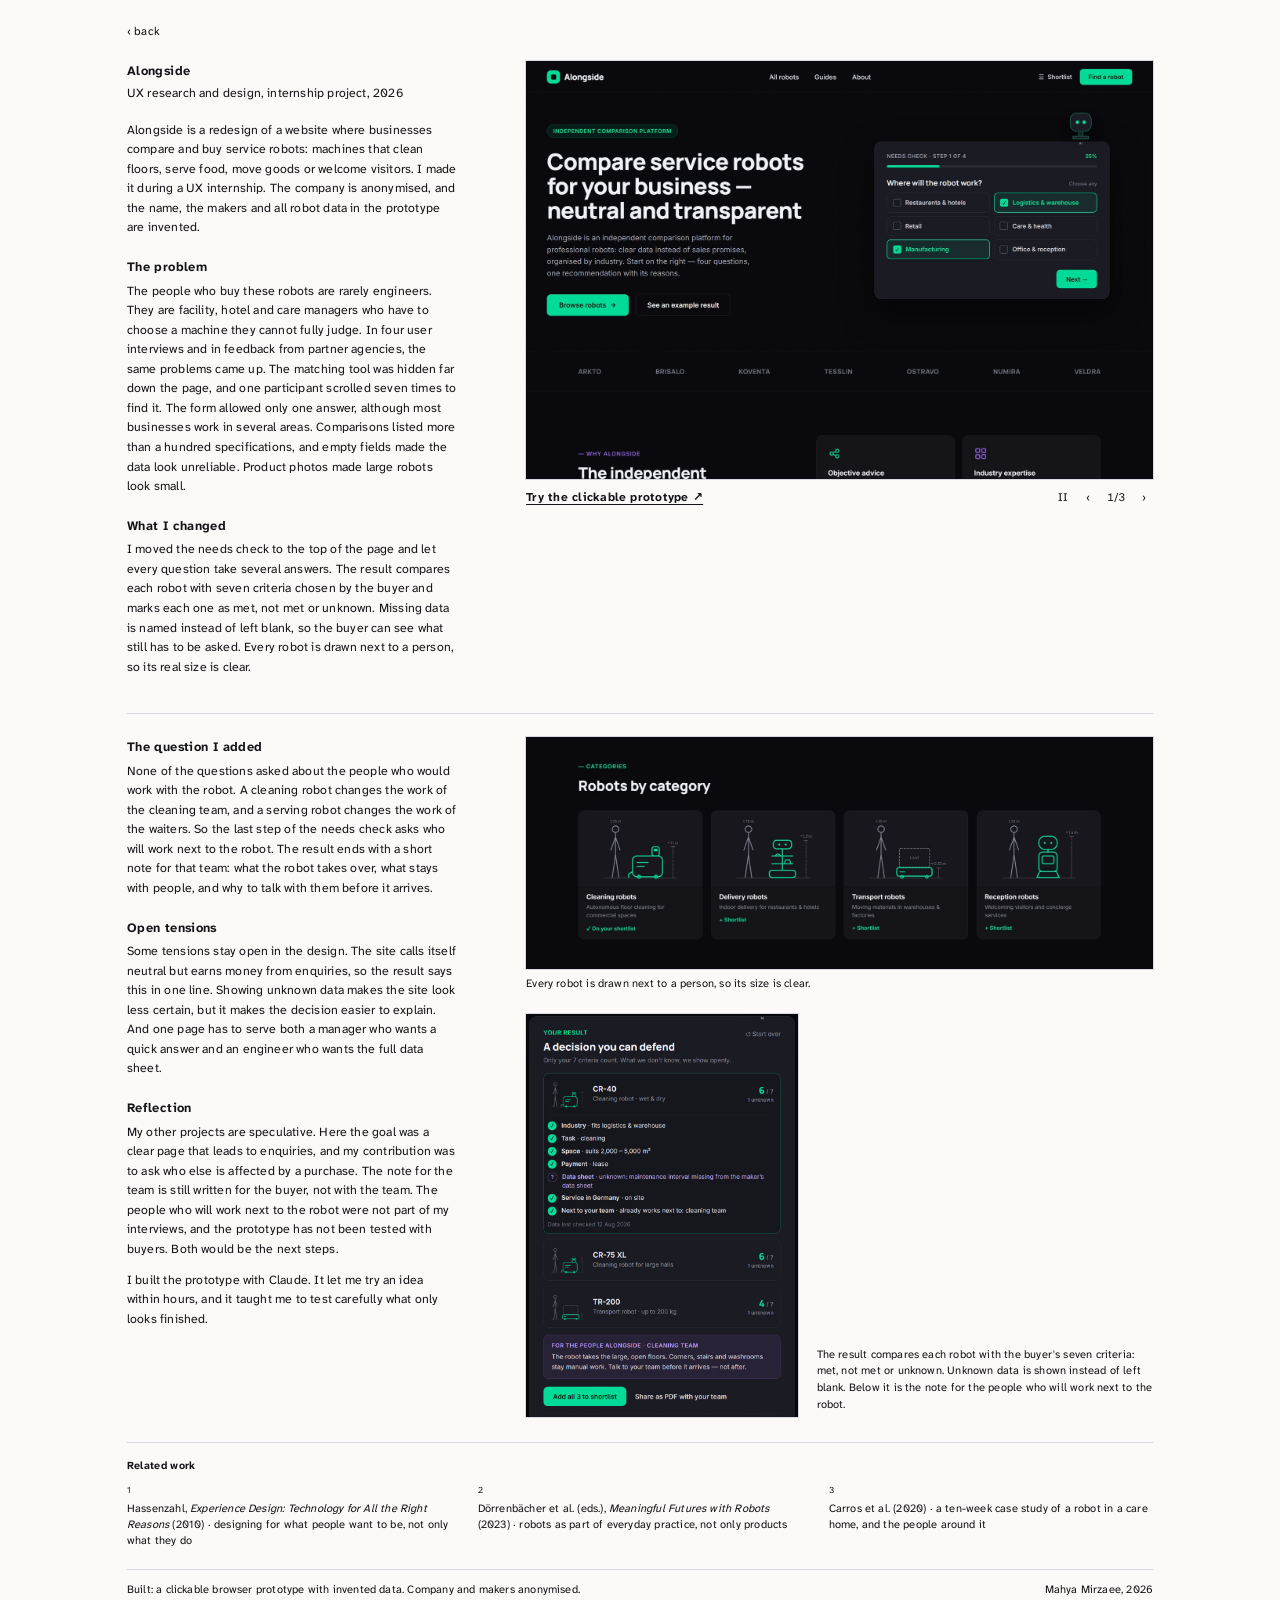
==== index.html @ bdab1a71 "Plain, simpler text: one font and colour, no long dashes Co-Authored-By: Claude Opus 5.5 <noreply@an" ====
<!doctype html>
<html lang="en">
<head>
  <meta charset="utf-8">
  <meta name="viewport" content="width=device-width, initial-scale=1">
  <title>Alongside · Mahya Mirzaee</title>
  <meta name="description" content="Alongside: a comparison site for service robots, redesigned around a question buyers were not asked: who will work next to it?">
  <meta name="theme-color" content="#fbfaf8">
  <link rel="stylesheet" href="project.css?v=3">
</head>
<body>
<div class="page">

  <nav class="top" aria-label="Site">
    <a href="https://mahyamirzaee.github.io/">‹ back</a>
  </nav>

  <main>
  <!-- ===== Screen 1: the brief, what I heard, what changed ===== -->
  <section class="sheet" aria-labelledby="title">
    <div class="col">
      <h1 id="title">Alongside</h1>
      <p class="sub">UX research and design, internship project, 2026</p>

      <p>Alongside is a redesign of a website where businesses compare and buy service robots: machines that clean floors, serve food, move goods or welcome visitors. I made it during a UX internship. The company is anonymised, and the name, the makers and all robot data in the prototype are invented.</p>

      <h2>The problem</h2>
      <p>The people who buy these robots are rarely engineers. They are facility, hotel and care managers who have to choose a machine they cannot fully judge. In four user interviews and in feedback from partner agencies, the same problems came up. The matching tool was hidden far down the page, and one participant scrolled seven times to find it. The form allowed only one answer, although most businesses work in several areas. Comparisons listed more than a hundred specifications, and empty fields made the data look unreliable. Product photos made large robots look small.</p>

      <h2>What I changed</h2>
      <p>I moved the needs check to the top of the page and let every question take several answers. The result compares each robot with seven criteria chosen by the buyer and marks each one as met, not met or unknown. Missing data is named instead of left blank, so the buyer can see what still has to be asked. Every robot is drawn next to a person, so its real size is clear.</p>
    </div>

    <div class="cluster">
      <figure>
        <div class="frame r32 slides zoomable" id="slides" aria-roledescription="slideshow" aria-label="Screen captures of the prototype" data-cap="Alongside · clickable prototype">
          <img class="slide on" src="img/1-check.jpg" alt="The homepage: the headline on the left, and the first step of the needs check on the right, asking where the robot will work, with two answers ticked.">
          <img class="slide" src="img/2-team.jpg" alt="Step four of the needs check: who works next to the robot? Cleaning team and guests are ticked, with the line: why we ask: a robot changes the work of the people next to it." loading="lazy">
          <img class="slide" src="img/3-result.jpg" alt="The result: a decision you can defend. Three robots, the first one open with seven criteria, six met and one marked unknown, and a note for the cleaning team." loading="lazy">
        </div>
        <div class="slidebar">
          <a class="try" href="prototype.html" target="_blank" rel="noopener">Try the clickable prototype ↗</a>
          <div class="controls">
            <button type="button" id="slide-pause" aria-label="Pause slideshow">II</button>
            <button type="button" id="slide-prev" aria-label="Previous image">‹</button>
            <span class="count" id="slide-count">1/3</span>
            <button type="button" id="slide-next" aria-label="Next image">›</button>
          </div>
        </div>
      </figure>
    </div>
  </section>

  <!-- ===== Screen 2: the added question, tensions, reflection ===== -->
  <section class="sheet" aria-labelledby="question-title">
    <div class="col">
      <h2 id="question-title">The question I added</h2>
      <p>None of the questions asked about the people who would work with the robot. A cleaning robot changes the work of the cleaning team, and a serving robot changes the work of the waiters. So the last step of the needs check asks who will work next to the robot. The result ends with a short note for that team: what the robot takes over, what stays with people, and why to talk with them before it arrives.</p>

      <h2>Open tensions</h2>
      <p>Some tensions stay open in the design. The site calls itself neutral but earns money from enquiries, so the result says this in one line. Showing unknown data makes the site look less certain, but it makes the decision easier to explain. And one page has to serve both a manager who wants a quick answer and an engineer who wants the full data sheet.</p>

      <h2>Reflection</h2>
      <p>My other projects are speculative. Here the goal was a clear page that leads to enquiries, and my contribution was to ask who else is affected by a purchase. The note for the team is still written for the buyer, not with the team. The people who will work next to the robot were not part of my interviews, and the prototype has not been tested with buyers. Both would be the next steps.</p>
      <p>I built the prototype with Claude. It let me try an idea within hours, and it taught me to test carefully what only looks finished.</p>
    </div>

    <div class="cluster">
      <figure class="wide">
        <div class="frame zoomable" data-cap="Robots drawn to scale next to a 1.75 m person"><img src="img/4-robots.jpg" alt="Four robot categories drawn as green line drawings, each beside a grey 1.75 m figure with its height marked: cleaning 1.1 m, delivery 1.3 m, transport 0.35 m, reception 1.4 m." loading="lazy"></div>
        <figcaption>Every robot is drawn next to a person, so its size is clear.</figcaption>
      </figure>
      <figure class="tall">
        <div class="frame zoomable" data-cap="The result: seven criteria, one unknown shown openly, and a note for the people alongside"><img src="img/result-card.jpg" alt="The result card up close: CR-40 meets six of seven criteria; the data sheet is marked unknown in purple. Below, a note for the cleaning team." loading="lazy"></div>
        <figcaption>The result compares each robot with the buyer's seven criteria: met, not met or unknown. Unknown data is shown instead of left blank. Below it is the note for the people who will work next to the robot.</figcaption>
      </figure>
    </div>
  </section>

  <section class="related" aria-labelledby="related-title">
    <h2 class="cluster-title" id="related-title">Related work</h2>
    <ol>
      <li>Hassenzahl, <i>Experience Design: Technology for All the Right Reasons</i> (2010) · designing for what people want to be, not only what they do</li>
      <li>Dörrenbächer et al. (eds.), <i>Meaningful Futures with Robots</i> (2023) · robots as part of everyday practice, not only products</li>
      <li>Carros et al. (2020) · a ten-week case study of a robot in a care home, and the people around it</li>
    </ol>
  </section>
  </main>

  <footer class="foot">
    <span>Built: a clickable browser prototype with invented data. Company and makers anonymised.</span>
    <span>Mahya Mirzaee, 2026</span>
  </footer>
</div>

<script>
  // Slideshow: the next screen capture every 6 seconds.
  // Pauses on hover and with the II button; stays still for visitors who reduce motion.
  (function () {
    var box = document.getElementById("slides");
    var slides = box.querySelectorAll(".slide");
    var count = document.getElementById("slide-count");
    var pauseBtn = document.getElementById("slide-pause");
    var i = 0, timer = null, paused = false, hovering = false;
    var reduce = window.matchMedia("(prefers-reduced-motion: reduce)").matches;

    function go(n) {
      slides[i].classList.remove("on");
      i = (n + slides.length) % slides.length;
      slides[i].classList.add("on");
      count.textContent = (i + 1) + "/" + slides.length;
    }
    function schedule() {
      clearInterval(timer);
      if (!paused && !hovering) timer = setInterval(function () { go(i + 1); }, 6000);
    }
    document.getElementById("slide-next").onclick = function () { go(i + 1); schedule(); };
    document.getElementById("slide-prev").onclick = function () { go(i - 1); schedule(); };
    pauseBtn.onclick = function () {
      paused = !paused;
      pauseBtn.textContent = paused ? "▶" : "II";
      pauseBtn.setAttribute("aria-label", paused ? "Play slideshow" : "Pause slideshow");
      schedule();
    };
    box.addEventListener("mouseenter", function () { hovering = true; schedule(); });
    box.addEventListener("mouseleave", function () { hovering = false; schedule(); });
    if (reduce) { paused = true; pauseBtn.textContent = "▶"; }
    count.textContent = "1/" + slides.length;
    schedule();
  })();
</script>

<script>
  // Large view: click (or Enter) on a picture opens it big.
  (function () {
    var lb = document.createElement("div");
    lb.className = "lightbox";
    lb.hidden = true;
    lb.setAttribute("role", "dialog");
    lb.setAttribute("aria-modal", "true");
    lb.setAttribute("aria-label", "Large view");
    lb.innerHTML = '<button class="lb-close" type="button" aria-label="Close large view">×</button>' +
                   '<div class="lb-inner"></div><p class="lb-cap"></p>';
    document.body.appendChild(lb);
    var inner = lb.querySelector(".lb-inner");
    var cap = lb.querySelector(".lb-cap");
    var closeBtn = lb.querySelector(".lb-close");
    var opener = null;

    function open(tile) {
      var m = tile.classList.contains("slides") ? tile.querySelector(".slide.on") : tile.querySelector("img");
      if (!m) return;
      var big = document.createElement("img");
      big.src = m.getAttribute("src");
      big.alt = m.getAttribute("alt") || "";
      big.addEventListener("click", function (e) { e.stopPropagation(); });
      inner.replaceChildren(big);
      cap.textContent = tile.getAttribute("data-cap") || big.alt;
      opener = tile;
      lb.hidden = false;
      document.documentElement.style.overflow = "hidden";
      closeBtn.focus();
    }
    function close() {
      if (lb.hidden) return;
      lb.hidden = true;
      inner.replaceChildren();
      document.documentElement.style.overflow = "";
      if (opener) opener.focus();
    }

    document.querySelectorAll(".zoomable").forEach(function (tile) {
      tile.tabIndex = 0;
      tile.setAttribute("role", "button");
      tile.setAttribute("aria-label", "Open large view");
      tile.addEventListener("click", function () { open(tile); });
      tile.addEventListener("keydown", function (e) {
        if (e.key === "Enter" || e.key === " ") { e.preventDefault(); open(tile); }
      });
    });
    lb.addEventListener("click", close);
    closeBtn.addEventListener("click", function (e) { e.stopPropagation(); close(); });
    document.addEventListener("keydown", function (e) { if (e.key === "Escape") close(); });
  })();
</script>
</body>
</html>
---- project.css ----
/* Alongside — project page.
   Same frame as Nothing Recent: a narrow text column beside the pictures,
   a second screen with tensions and reflection, related work and a footer. */

@font-face {
  font-family: "Literata";
  src: url("fonts/Literata.woff2") format("woff2");
  font-weight: 200 900;
  font-display: swap;
}
@font-face {
  font-family: "Atkinson Hyperlegible Next";
  src: url("fonts/AtkinsonHyperlegibleNext.woff2") format("woff2");
  font-weight: 200 800;
  font-display: swap;
}

:root {
  --paper: #fbfaf8;
  --ink: #141418;
  --soft: #55555f;
  --indigo: #26307f;
  --lilac: #b3add8;
  --rule: rgba(38, 48, 127, 0.16);
  --head: "Literata", Georgia, serif;
  --text: "Atkinson Hyperlegible Next", system-ui, sans-serif;
}

* { box-sizing: border-box; }
html { -webkit-text-size-adjust: 100%; }
body {
  margin: 0;
  background: var(--paper);
  color: var(--ink);
  font-family: var(--text);
  font-size: 15px;
  line-height: 1.58;
  letter-spacing: 0.015em;
}
a { color: inherit; text-underline-offset: 0.2em; text-decoration-thickness: 1px; }
a:focus-visible, button:focus-visible, .zoomable:focus-visible { outline: 2px solid var(--indigo); outline-offset: 2px; }
img { display: block; max-width: 100%; }
p { margin: 0 0 0.9em; }
figure { margin: 0; }

/* ---------- Page frame ---------- */
.page { max-width: 1340px; margin: 0 auto; padding: 28px 48px 24px; }
@media (min-width: 1000px) { .page { zoom: 0.825; } }   /* desktop shown at 82.5%, like the other project pages */

.top { margin-bottom: 24px; font-size: 14px; }
.top a { text-decoration: none; }
.top a:hover { text-decoration: underline; }

.sheet {
  display: grid;
  grid-template-columns: minmax(0, 400px) minmax(0, 1fr);
  gap: clamp(40px, 5vw, 88px);
  align-items: start;
}
.sheet > .cluster { display: grid; gap: 16px; justify-self: end; width: 100%; max-width: 760px; }
.sheet + .sheet { margin-top: 30px; padding-top: 28px; border-top: 1px solid var(--rule); }

/* ---------- Text column ---------- */
.col h1, .col h2, .cluster-title {
  margin: 0;
  font-family: var(--text);
  font-size: 15.5px;
  font-weight: 700;
  letter-spacing: 0.03em;
}
.col h2 { margin-top: 1.3em; }
.col h2:first-child { margin-top: 0; }
.col h2 + p, .col h2 + ol { margin-top: 0.35em; }
.sub { margin: 0 0 1.1em; color: var(--soft); }

.thread {
  width: 120px;
  height: 3px;
  margin: 0 0 1.4em;
  background: linear-gradient(90deg, var(--indigo) 0 62%, var(--lilac) 62% 100%);
  opacity: 0.85;
}

.lead { font-family: var(--head); font-size: 18px; line-height: 1.45; color: var(--indigo); }
.rq { font-family: var(--head); font-style: italic; font-size: 17px; line-height: 1.5; color: var(--indigo); margin-bottom: 0.5em; }
.small { font-size: 14px; color: var(--soft); }

/* heard → changed: what a buyer met, and what the design does about it */
.heard { list-style: none; margin: 0.5em 0 0; padding: 0; }
.heard li { margin-bottom: 0.75em; }
.heard b { font-weight: 700; }
.heard .then { display: block; padding-left: 14px; color: var(--indigo); position: relative; }
.heard .then::before { content: "→"; position: absolute; left: 0; color: var(--lilac); }

/* ---------- Frames ---------- */
.frame { position: relative; overflow: hidden; background: #0a0a0e; outline: 1px solid var(--rule); outline-offset: -1px; }
.frame img { width: 100%; height: 100%; object-fit: cover; object-position: top; }
.r32 { aspect-ratio: 3 / 2; width: 100%; }
figcaption { margin: 8px 0 0; font-size: 12.5px; line-height: 1.5; color: var(--soft); }

/* ---------- Slideshow: a quiet fade between screen captures ---------- */
.slides .slide { position: absolute; inset: 0; width: 100%; height: 100%; opacity: 0; transition: opacity 900ms ease; }
.slides .slide.on { opacity: 1; z-index: 1; }
@media (prefers-reduced-motion: reduce) { .slides .slide { transition: none; } }

.slidebar { display: flex; justify-content: space-between; align-items: baseline; gap: 16px; margin-top: 6px; flex-wrap: wrap; row-gap: 4px; }
.slidecap { flex: 1 1 260px; margin: 0; font-size: 12.5px; color: var(--soft); }
.try { color: var(--indigo); font-weight: 700; font-size: 15px; letter-spacing: 0.02em; text-decoration: none; white-space: nowrap; }
.try:hover { text-decoration: underline; text-underline-offset: 0.25em; }
.controls { display: flex; align-items: center; gap: 4px; flex-shrink: 0; font-size: 14px; }
.controls button { border: 0; background: none; padding: 6px 9px; font: inherit; color: var(--ink); cursor: pointer; }
.controls .count { min-width: 2.6em; text-align: center; font-variant-numeric: tabular-nums; }

/* screen 2: the robots row across, the result card below with its caption beside it */
.wide img { aspect-ratio: 2160 / 800; object-fit: cover; }
.tall { display: grid; grid-template-columns: minmax(0, 330px) minmax(0, 1fr); gap: 22px; align-items: end; margin-top: 10px; }
.tall img { aspect-ratio: 830 / 1228; object-fit: cover; }
.tall figcaption { margin: 0 0 4px; font-size: 13.5px; }
.tall figcaption b { display: block; margin-bottom: 4px; font-family: var(--head); font-weight: 500; font-size: 16px; color: var(--indigo); }

/* hover: a frame grows a little; click: it opens large */
.zoomable { cursor: zoom-in; transition: transform 350ms ease, box-shadow 350ms ease; }
.frame.zoomable:hover, .zoomable:focus-visible { transform: scale(1.02); z-index: 2; box-shadow: 0 10px 28px rgba(20, 20, 24, 0.18); }
@media (prefers-reduced-motion: reduce) { .zoomable, .zoomable:hover { transition: none; transform: none; } }

/* ---------- Tensions: word pairs held apart by one thread ---------- */
.tension-intro { margin: 0.35em 0 1em; font-size: 13.5px; color: var(--soft); }
.tensions { list-style: none; margin: 0.4em 0 0; padding: 0; }
.tensions li { margin-bottom: 1.05em; }
.pair { display: flex; align-items: center; gap: 10px; }
.pair b { font-family: var(--head); font-size: 17px; font-weight: 500; letter-spacing: 0.01em; color: var(--indigo); white-space: nowrap; }
.pair i { flex: 1; height: 3px; min-width: 26px; background: linear-gradient(90deg, var(--indigo) 0 58%, var(--lilac) 58% 100%); opacity: 0.6; }
.say { display: block; margin-top: 2px; font-size: 13.5px; line-height: 1.5; color: var(--soft); }

.proposal {
  padding-left: 14px;
  border-left: 2px solid var(--lilac);
  font-family: var(--head);
  font-size: 16px;
  line-height: 1.45;
  color: var(--indigo);
}

/* ---------- Related work ---------- */
.related { margin-top: 30px; padding-top: 18px; border-top: 1px solid var(--rule); }
.related .cluster-title { margin: 0 0 12px; font-size: 13px; }
.related ol { display: grid; grid-template-columns: repeat(3, 1fr); gap: 32px; margin: 0; padding: 0; list-style: none; counter-reset: rw; }
.related li { counter-increment: rw; font-size: 13.5px; line-height: 1.45; }
.related li::before { content: counter(rw); display: block; margin-bottom: 4px; font-size: 11px; color: var(--soft); }

/* ---------- Footer ---------- */
.foot {
  margin-top: 24px; padding-top: 14px;
  border-top: 1px solid var(--rule);
  display: flex; justify-content: space-between; flex-wrap: wrap; gap: 10px;
  font-size: 13.5px; color: var(--soft);
}

/* ---------- Large view ---------- */
.lightbox {
  position: fixed; inset: 0; z-index: 50;
  display: flex; flex-direction: column; align-items: center; justify-content: center; gap: 14px;
  padding: 48px 24px 32px;
  background: rgba(251, 250, 248, 0.97);
  cursor: zoom-out;
}
.lightbox[hidden] { display: none; }
.lb-inner { max-width: min(1400px, 94vw); max-height: 82vh; display: flex; }
.lb-inner img { max-width: 100%; max-height: 82vh; object-fit: contain; box-shadow: 0 12px 40px rgba(20, 20, 24, 0.18); cursor: default; }
.lb-cap { margin: 0; text-align: center; font-size: 14px; color: var(--soft); }
.lb-close { position: absolute; top: 14px; right: 18px; border: 0; background: none; font-size: 34px; line-height: 1; color: var(--indigo); cursor: pointer; }

/* ---------- Tablet and phone ---------- */
@media (max-width: 900px) {
  body { font-size: 16px; }
  .page { padding: 32px 24px 44px; }
  .top { margin-bottom: 40px; }
  .sheet { grid-template-columns: 1fr; gap: 28px; }
  .sheet > .cluster { justify-self: stretch; max-width: none; }
}
@media (max-width: 760px) { .related ol { grid-template-columns: 1fr; gap: 14px; } }
@media (max-width: 560px) { .tall { grid-template-columns: 1fr; } }
@media (max-width: 480px) { .page { padding: 28px 16px 40px; } }

/* ---------- Plain text (v3): one font, one colour, no decoration ---------- */
.col p, .col h1, .col h2, .sub, figcaption, .try, .controls, .related, .related li::before, .foot, .lb-cap {
  font-family: var(--text);
  color: var(--ink);
}
.sub { margin: 0.2em 0 1.4em; }
.col h2 { margin-top: 1.5em; }
.col h2 + p { margin-top: 0.35em; }
.try { font-weight: 700; font-size: 14.5px; text-decoration: underline; text-underline-offset: 0.25em; }
figcaption { font-size: 13.5px; }
.tall figcaption { font-size: 13.5px; }
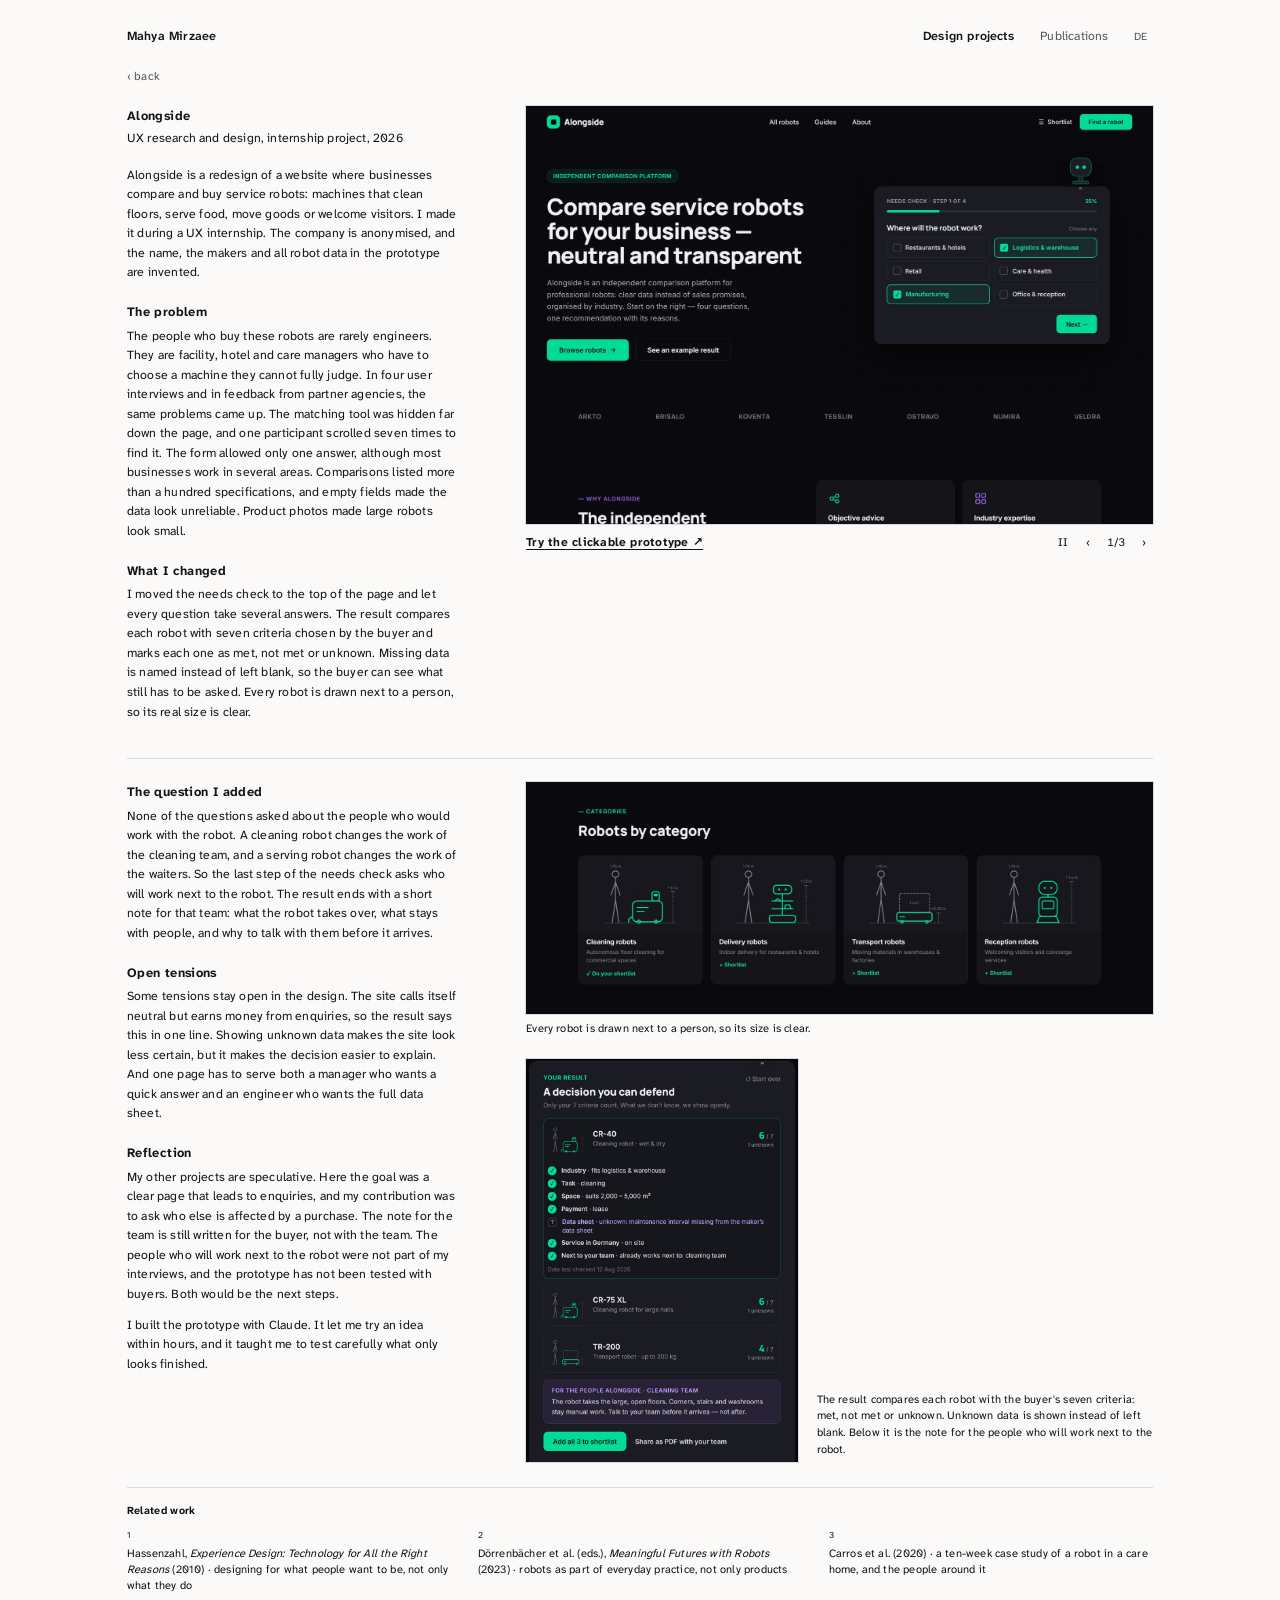
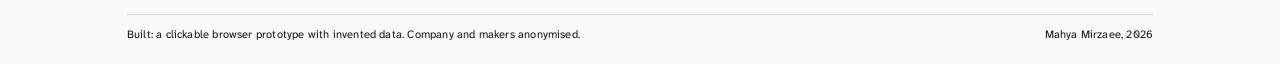
==== commit 21dc57ca: "Same top bar as the portfolio; one back link style Co-Authored-By: Claude Opus 5.5 <noreply@anthropi" ====
--- a/index.html
+++ b/index.html
@@ -7,12 +7,35 @@
   <meta name="description" content="Alongside: a comparison site for service robots, redesigned around a question buyers were not asked: who will work next to it?">
   <meta name="theme-color" content="#fbfaf8">
   <link rel="stylesheet" href="project.css?v=3">
+<style id="site-bar">
+  /* same top bar as the portfolio (mahyamirzaee.github.io) */
+  .site-bar { display: flex; flex-wrap: wrap; align-items: baseline; gap: 12px 24px; padding: 4px 0 26px; font-family: "Atkinson Hyperlegible Next", system-ui, sans-serif; }
+  .site-bar .sb-name { margin-right: auto; font-size: 15px; font-weight: 600; color: #141418; text-decoration: none; }
+  .site-bar nav { display: flex; flex-wrap: wrap; gap: 6px 32px; }
+  .site-bar nav a { font-size: 15px; color: #55545f; text-decoration: none; }
+  .site-bar nav a[aria-current="page"] { color: #141418; font-weight: 600; }
+  .site-bar .sb-lang { font-size: 13px; color: #55545f; text-decoration: none; padding: 2px 7px; }
+  .site-bar a:hover { color: #26307f; }
+  /* one look for every back link */
+  .top { font-size: 14px; }
+  .top a { color: #55545f; text-decoration: none; }
+  .top a:hover { color: #141418; text-decoration: underline; }
+  @media (max-width: 640px) { .site-bar .sb-name { width: 100%; } }
+</style>
 </head>
 <body>
 <div class="page">
 
-  <nav class="top" aria-label="Site">
-    <a href="https://mahyamirzaee.github.io/">‹ back</a>
+  <header class="site-bar">
+    <a class="sb-name" href="https://mahyamirzaee.github.io/">Mahya Mirzaee</a>
+    <nav aria-label="Main">
+      <a href="https://mahyamirzaee.github.io/projects/" aria-current="page">Design projects</a>
+      <a href="https://mahyamirzaee.github.io/publications/">Publications</a>
+    </nav>
+    <a class="sb-lang" href="https://mahyamirzaee.github.io/de/projects/" lang="de" hreflang="de" aria-label="Deutsch">DE</a>
+  </header>
+  <nav class="top" aria-label="Back">
+    <a href="https://mahyamirzaee.github.io/projects/">‹ back</a>
   </nav>
 
   <main>
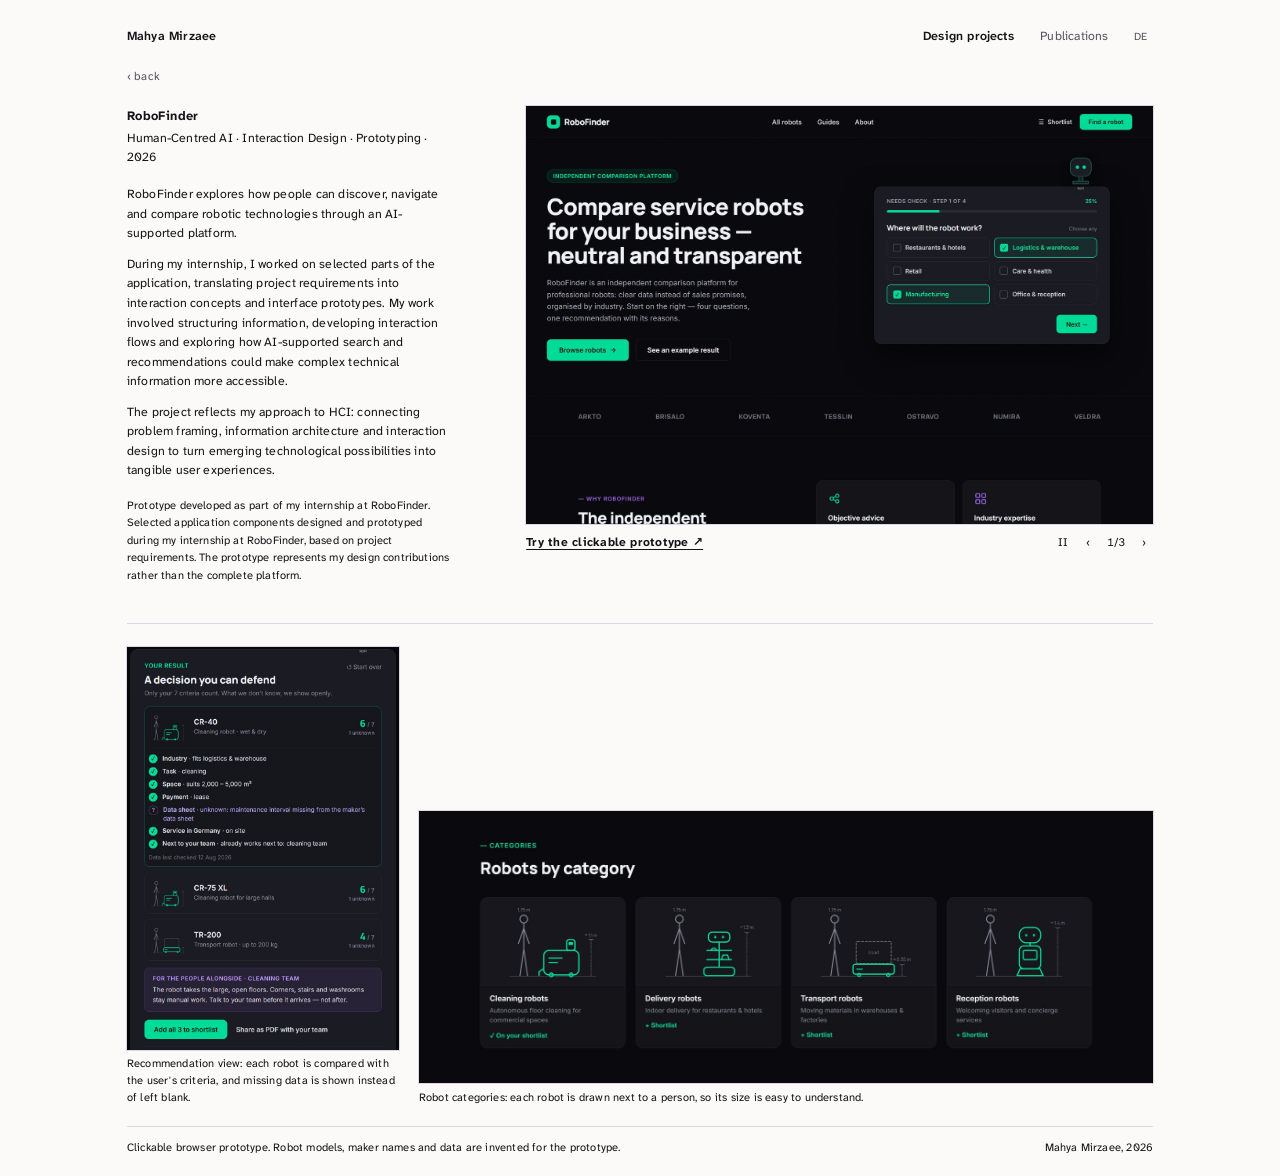
==== commit 0cd412f7: "RoboFinder: real name, new text, screenshots with the RoboFinder name Co-Authored-By: Claude Opus 5." ====
--- a/index.html
+++ b/index.html
@@ -3,10 +3,10 @@
 <head>
   <meta charset="utf-8">
   <meta name="viewport" content="width=device-width, initial-scale=1">
-  <title>Alongside · Mahya Mirzaee</title>
-  <meta name="description" content="Alongside: a comparison site for service robots, redesigned around a question buyers were not asked: who will work next to it?">
+  <title>RoboFinder · Mahya Mirzaee</title>
+  <meta name="description" content="RoboFinder: how people can discover, navigate and compare robotic technologies through an AI-supported platform. Interaction design and prototyping from my internship.">
   <meta name="theme-color" content="#fbfaf8">
-  <link rel="stylesheet" href="project.css?v=3">
+  <link rel="stylesheet" href="project.css?v=4">
 <style id="site-bar">
   /* same top bar as the portfolio (mahyamirzaee.github.io) */
   .site-bar { display: flex; flex-wrap: wrap; align-items: baseline; gap: 12px 24px; padding: 4px 0 26px; font-family: "Atkinson Hyperlegible Next", system-ui, sans-serif; }
@@ -39,27 +39,26 @@
   </nav>
 
   <main>
-  <!-- ===== Screen 1: the brief, what I heard, what changed ===== -->
   <section class="sheet" aria-labelledby="title">
     <div class="col">
-      <h1 id="title">Alongside</h1>
-      <p class="sub">UX research and design, internship project, 2026</p>
+      <h1 id="title">RoboFinder</h1>
+      <p class="sub">Human-Centred AI · Interaction Design · Prototyping · 2026</p>
 
-      <p>Alongside is a redesign of a website where businesses compare and buy service robots: machines that clean floors, serve food, move goods or welcome visitors. I made it during a UX internship. The company is anonymised, and the name, the makers and all robot data in the prototype are invented.</p>
+      <p>RoboFinder explores how people can discover, navigate and compare robotic technologies through an AI-supported platform.</p>
 
-      <h2>The problem</h2>
-      <p>The people who buy these robots are rarely engineers. They are facility, hotel and care managers who have to choose a machine they cannot fully judge. In four user interviews and in feedback from partner agencies, the same problems came up. The matching tool was hidden far down the page, and one participant scrolled seven times to find it. The form allowed only one answer, although most businesses work in several areas. Comparisons listed more than a hundred specifications, and empty fields made the data look unreliable. Product photos made large robots look small.</p>
+      <p>During my internship, I worked on selected parts of the application, translating project requirements into interaction concepts and interface prototypes. My work involved structuring information, developing interaction flows and exploring how AI-supported search and recommendations could make complex technical information more accessible.</p>
 
-      <h2>What I changed</h2>
-      <p>I moved the needs check to the top of the page and let every question take several answers. The result compares each robot with seven criteria chosen by the buyer and marks each one as met, not met or unknown. Missing data is named instead of left blank, so the buyer can see what still has to be asked. Every robot is drawn next to a person, so its real size is clear.</p>
+      <p>The project reflects my approach to HCI: connecting problem framing, information architecture and interaction design to turn emerging technological possibilities into tangible user experiences.</p>
+
+      <p class="note">Prototype developed as part of my internship at RoboFinder. Selected application components designed and prototyped during my internship at RoboFinder, based on project requirements. The prototype represents my design contributions rather than the complete platform.</p>
     </div>
 
     <div class="cluster">
       <figure>
-        <div class="frame r32 slides zoomable" id="slides" aria-roledescription="slideshow" aria-label="Screen captures of the prototype" data-cap="Alongside · clickable prototype">
-          <img class="slide on" src="img/1-check.jpg" alt="The homepage: the headline on the left, and the first step of the needs check on the right, asking where the robot will work, with two answers ticked.">
-          <img class="slide" src="img/2-team.jpg" alt="Step four of the needs check: who works next to the robot? Cleaning team and guests are ticked, with the line: why we ask: a robot changes the work of the people next to it." loading="lazy">
-          <img class="slide" src="img/3-result.jpg" alt="The result: a decision you can defend. Three robots, the first one open with seven criteria, six met and one marked unknown, and a note for the cleaning team." loading="lazy">
+        <div class="frame r32 slides zoomable" id="slides" aria-roledescription="slideshow" aria-label="Screen captures of the prototype" data-cap="RoboFinder · clickable prototype">
+          <img class="slide on" src="img/1-check.jpg" alt="The RoboFinder homepage: the headline on the left, and the first step of the guided needs check on the right, asking where the robot will work, with two answers ticked.">
+          <img class="slide" src="img/2-team.jpg" alt="Step four of the needs check, asking who works next to the robot, with two answers ticked." loading="lazy">
+          <img class="slide" src="img/3-result.jpg" alt="The recommendation: three robots, the first one open with seven criteria, six met and one marked unknown." loading="lazy">
         </div>
         <div class="slidebar">
           <a class="try" href="prototype.html" target="_blank" rel="noopener">Try the clickable prototype ↗</a>
@@ -74,44 +73,20 @@
     </div>
   </section>
 
-  <!-- ===== Screen 2: the added question, tensions, reflection ===== -->
-  <section class="sheet" aria-labelledby="question-title">
-    <div class="col">
-      <h2 id="question-title">The question I added</h2>
-      <p>None of the questions asked about the people who would work with the robot. A cleaning robot changes the work of the cleaning team, and a serving robot changes the work of the waiters. So the last step of the needs check asks who will work next to the robot. The result ends with a short note for that team: what the robot takes over, what stays with people, and why to talk with them before it arrives.</p>
-
-      <h2>Open tensions</h2>
-      <p>Some tensions stay open in the design. The site calls itself neutral but earns money from enquiries, so the result says this in one line. Showing unknown data makes the site look less certain, but it makes the decision easier to explain. And one page has to serve both a manager who wants a quick answer and an engineer who wants the full data sheet.</p>
-
-      <h2>Reflection</h2>
-      <p>My other projects are speculative. Here the goal was a clear page that leads to enquiries, and my contribution was to ask who else is affected by a purchase. The note for the team is still written for the buyer, not with the team. The people who will work next to the robot were not part of my interviews, and the prototype has not been tested with buyers. Both would be the next steps.</p>
-      <p>I built the prototype with Claude. It let me try an idea within hours, and it taught me to test carefully what only looks finished.</p>
-    </div>
-
-    <div class="cluster">
-      <figure class="wide">
-        <div class="frame zoomable" data-cap="Robots drawn to scale next to a 1.75 m person"><img src="img/4-robots.jpg" alt="Four robot categories drawn as green line drawings, each beside a grey 1.75 m figure with its height marked: cleaning 1.1 m, delivery 1.3 m, transport 0.35 m, reception 1.4 m." loading="lazy"></div>
-        <figcaption>Every robot is drawn next to a person, so its size is clear.</figcaption>
-      </figure>
-      <figure class="tall">
-        <div class="frame zoomable" data-cap="The result: seven criteria, one unknown shown openly, and a note for the people alongside"><img src="img/result-card.jpg" alt="The result card up close: CR-40 meets six of seven criteria; the data sheet is marked unknown in purple. Below, a note for the cleaning team." loading="lazy"></div>
-        <figcaption>The result compares each robot with the buyer's seven criteria: met, not met or unknown. Unknown data is shown instead of left blank. Below it is the note for the people who will work next to the robot.</figcaption>
-      </figure>
-    </div>
-  </section>
-
-  <section class="related" aria-labelledby="related-title">
-    <h2 class="cluster-title" id="related-title">Related work</h2>
-    <ol>
-      <li>Hassenzahl, <i>Experience Design: Technology for All the Right Reasons</i> (2010) · designing for what people want to be, not only what they do</li>
-      <li>Dörrenbächer et al. (eds.), <i>Meaningful Futures with Robots</i> (2023) · robots as part of everyday practice, not only products</li>
-      <li>Carros et al. (2020) · a ten-week case study of a robot in a care home, and the people around it</li>
-    </ol>
+  <section class="more" aria-label="More screens">
+    <figure>
+      <div class="frame zoomable" data-cap="Recommendation view"><img src="img/result-card.jpg" alt="The recommendation up close: a cleaning robot meets six of seven criteria, and the missing data sheet value is marked unknown." loading="lazy"></div>
+      <figcaption>Recommendation view: each robot is compared with the user's criteria, and missing data is shown instead of left blank.</figcaption>
+    </figure>
+    <figure>
+      <div class="frame zoomable" data-cap="Robot categories, drawn to scale"><img src="img/4-robots.jpg" alt="Four robot categories drawn as line drawings, each beside a 1.75 m figure with its height marked: cleaning 1.1 m, delivery 1.3 m, transport 0.35 m, reception 1.4 m." loading="lazy"></div>
+      <figcaption>Robot categories: each robot is drawn next to a person, so its size is easy to understand.</figcaption>
+    </figure>
   </section>
   </main>
 
   <footer class="foot">
-    <span>Built: a clickable browser prototype with invented data. Company and makers anonymised.</span>
+    <span>Clickable browser prototype. Robot models, maker names and data are invented for the prototype.</span>
     <span>Mahya Mirzaee, 2026</span>
   </footer>
 </div>
--- a/project.css
+++ b/project.css
@@ -193,3 +193,9 @@
 .try { font-weight: 700; font-size: 14.5px; text-decoration: underline; text-underline-offset: 0.25em; }
 figcaption { font-size: 13.5px; }
 .tall figcaption { font-size: 13.5px; }
+
+/* ---------- RoboFinder version (v4): the closing note, and a row of two screens ---------- */
+.col .note { margin-top: 1.4em; font-size: 13.5px; text-transform: none; letter-spacing: 0.015em; color: var(--ink); }
+.more { display: grid; grid-template-columns: minmax(0, 330px) minmax(0, 1fr); gap: 24px; align-items: end; margin-top: 34px; padding-top: 28px; border-top: 1px solid var(--rule); }
+.more img { width: 100%; height: auto; }
+@media (max-width: 700px) { .more { grid-template-columns: 1fr; } }
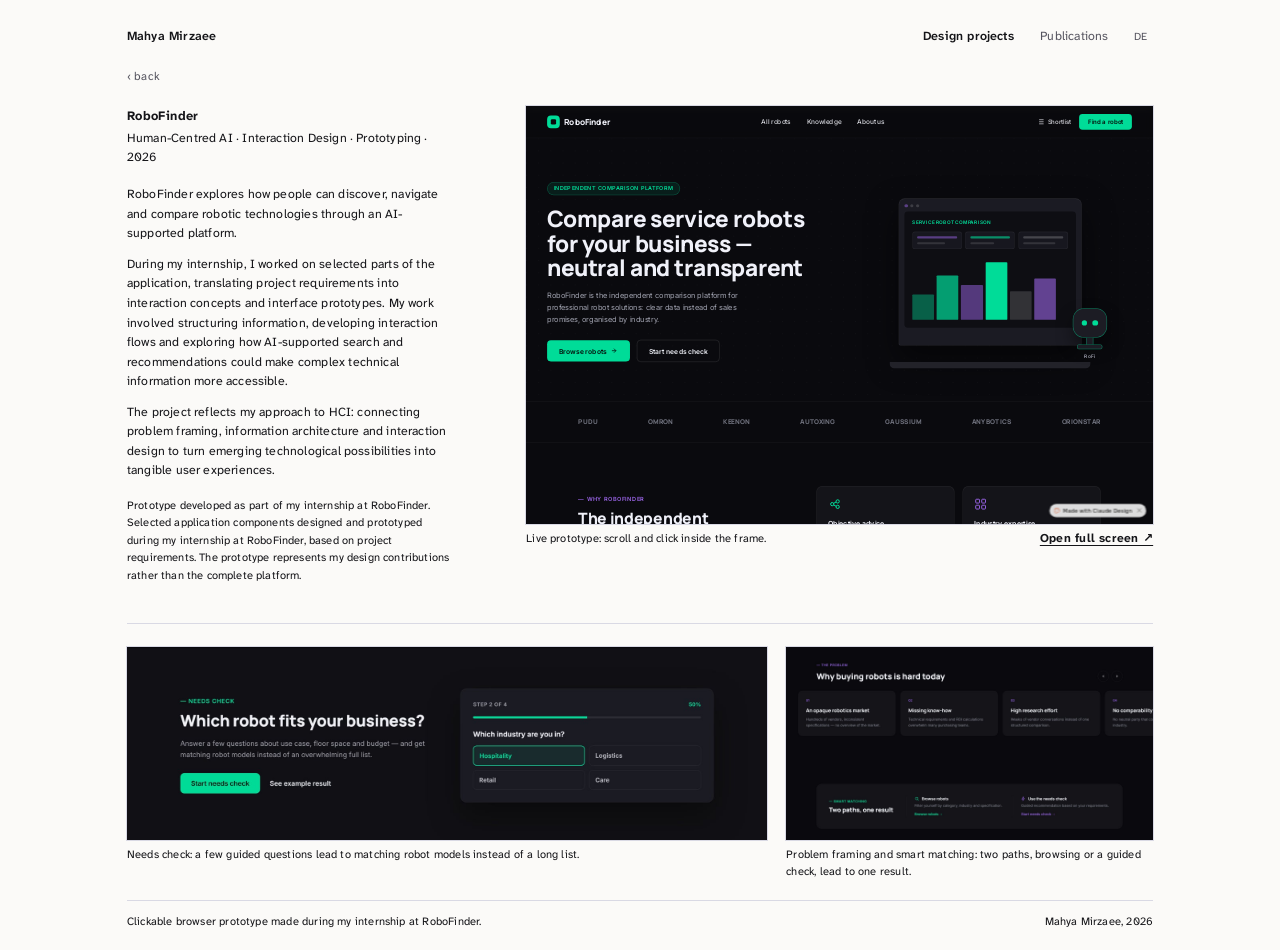
==== commit 89b51a37: "Original prototype design in English, shown live on the page, with two key screenshots Co-Authored-B" ====
--- a/index.html
+++ b/index.html
@@ -6,7 +6,7 @@
   <title>RoboFinder · Mahya Mirzaee</title>
   <meta name="description" content="RoboFinder: how people can discover, navigate and compare robotic technologies through an AI-supported platform. Interaction design and prototyping from my internship.">
   <meta name="theme-color" content="#fbfaf8">
-  <link rel="stylesheet" href="project.css?v=4">
+  <link rel="stylesheet" href="project.css?v=5">
 <style id="site-bar">
   /* same top bar as the portfolio (mahyamirzaee.github.io) */
   .site-bar { display: flex; flex-wrap: wrap; align-items: baseline; gap: 12px 24px; padding: 4px 0 26px; font-family: "Atkinson Hyperlegible Next", system-ui, sans-serif; }
@@ -55,76 +55,43 @@
 
     <div class="cluster">
       <figure>
-        <div class="frame r32 slides zoomable" id="slides" aria-roledescription="slideshow" aria-label="Screen captures of the prototype" data-cap="RoboFinder · clickable prototype">
-          <img class="slide on" src="img/1-check.jpg" alt="The RoboFinder homepage: the headline on the left, and the first step of the guided needs check on the right, asking where the robot will work, with two answers ticked.">
-          <img class="slide" src="img/2-team.jpg" alt="Step four of the needs check, asking who works next to the robot, with two answers ticked." loading="lazy">
-          <img class="slide" src="img/3-result.jpg" alt="The recommendation: three robots, the first one open with seven criteria, six met and one marked unknown." loading="lazy">
+        <div class="frame r32 live" id="live">
+          <iframe src="prototype.html" title="RoboFinder clickable prototype" loading="lazy" tabindex="0"></iframe>
         </div>
         <div class="slidebar">
-          <a class="try" href="prototype.html" target="_blank" rel="noopener">Try the clickable prototype ↗</a>
-          <div class="controls">
-            <button type="button" id="slide-pause" aria-label="Pause slideshow">II</button>
-            <button type="button" id="slide-prev" aria-label="Previous image">‹</button>
-            <span class="count" id="slide-count">1/3</span>
-            <button type="button" id="slide-next" aria-label="Next image">›</button>
-          </div>
+          <span class="livecap">Live prototype: scroll and click inside the frame.</span>
+          <a class="try" href="prototype.html" target="_blank" rel="noopener">Open full screen ↗</a>
         </div>
       </figure>
     </div>
   </section>
 
-  <section class="more" aria-label="More screens">
+  <section class="more" aria-label="Key screens">
     <figure>
-      <div class="frame zoomable" data-cap="Recommendation view"><img src="img/result-card.jpg" alt="The recommendation up close: a cleaning robot meets six of seven criteria, and the missing data sheet value is marked unknown." loading="lazy"></div>
-      <figcaption>Recommendation view: each robot is compared with the user's criteria, and missing data is shown instead of left blank.</figcaption>
+      <div class="frame zoomable" data-cap="Needs check: a guided path to matching robots"><img src="img/needs-check.jpg" alt="The needs check section: Which robot fits your business? On the right, step 2 of 4 asks which industry you are in, with Hospitality selected." loading="lazy"></div>
+      <figcaption>Needs check: a few guided questions lead to matching robot models instead of a long list.</figcaption>
     </figure>
     <figure>
-      <div class="frame zoomable" data-cap="Robot categories, drawn to scale"><img src="img/4-robots.jpg" alt="Four robot categories drawn as line drawings, each beside a 1.75 m figure with its height marked: cleaning 1.1 m, delivery 1.3 m, transport 0.35 m, reception 1.4 m." loading="lazy"></div>
-      <figcaption>Robot categories: each robot is drawn next to a person, so its size is easy to understand.</figcaption>
+      <div class="frame zoomable" data-cap="The problem, and two paths to a result"><img src="img/problem.jpg" alt="The problem section with four cards about why buying robots is hard, and below it the smart matching block with two paths: browse robots or use the needs check." loading="lazy"></div>
+      <figcaption>Problem framing and smart matching: two paths, browsing or a guided check, lead to one result.</figcaption>
     </figure>
   </section>
   </main>
 
   <footer class="foot">
-    <span>Clickable browser prototype. Robot models, maker names and data are invented for the prototype.</span>
+    <span>Clickable browser prototype made during my internship at RoboFinder.</span>
     <span>Mahya Mirzaee, 2026</span>
   </footer>
 </div>
 
 <script>
-  // Slideshow: the next screen capture every 6 seconds.
-  // Pauses on hover and with the II button; stays still for visitors who reduce motion.
+  // The live prototype is laid out at 1440 x 960 and scaled to fit its frame.
   (function () {
-    var box = document.getElementById("slides");
-    var slides = box.querySelectorAll(".slide");
-    var count = document.getElementById("slide-count");
-    var pauseBtn = document.getElementById("slide-pause");
-    var i = 0, timer = null, paused = false, hovering = false;
-    var reduce = window.matchMedia("(prefers-reduced-motion: reduce)").matches;
-
-    function go(n) {
-      slides[i].classList.remove("on");
-      i = (n + slides.length) % slides.length;
-      slides[i].classList.add("on");
-      count.textContent = (i + 1) + "/" + slides.length;
-    }
-    function schedule() {
-      clearInterval(timer);
-      if (!paused && !hovering) timer = setInterval(function () { go(i + 1); }, 6000);
-    }
-    document.getElementById("slide-next").onclick = function () { go(i + 1); schedule(); };
-    document.getElementById("slide-prev").onclick = function () { go(i - 1); schedule(); };
-    pauseBtn.onclick = function () {
-      paused = !paused;
-      pauseBtn.textContent = paused ? "▶" : "II";
-      pauseBtn.setAttribute("aria-label", paused ? "Play slideshow" : "Pause slideshow");
-      schedule();
-    };
-    box.addEventListener("mouseenter", function () { hovering = true; schedule(); });
-    box.addEventListener("mouseleave", function () { hovering = false; schedule(); });
-    if (reduce) { paused = true; pauseBtn.textContent = "▶"; }
-    count.textContent = "1/" + slides.length;
-    schedule();
+    var box = document.getElementById('live');
+    var frame = box.querySelector('iframe');
+    function fit() { frame.style.transform = 'scale(' + (box.clientWidth / 1440) + ')'; }
+    fit();
+    window.addEventListener('resize', fit);
   })();
 </script>
 
--- a/project.css
+++ b/project.css
@@ -199,3 +199,11 @@
 .more { display: grid; grid-template-columns: minmax(0, 330px) minmax(0, 1fr); gap: 24px; align-items: end; margin-top: 34px; padding-top: 28px; border-top: 1px solid var(--rule); }
 .more img { width: 100%; height: auto; }
 @media (max-width: 700px) { .more { grid-template-columns: 1fr; } }
+
+/* ---------- Live prototype in the frame (v5) ---------- */
+.frame.live { background: #0a0a0e; }
+.frame.live iframe { position: absolute; top: 0; left: 0; width: 1440px; height: 960px; border: 0; transform-origin: 0 0; }
+.livecap { font-size: 13.5px; color: var(--ink); }
+/* two key screens side by side, at the same height: columns follow each picture's width-to-height ratio */
+.more { grid-template-columns: 3.306fr 1.896fr; align-items: start; }
+@media (max-width: 700px) { .more { grid-template-columns: 1fr; } }
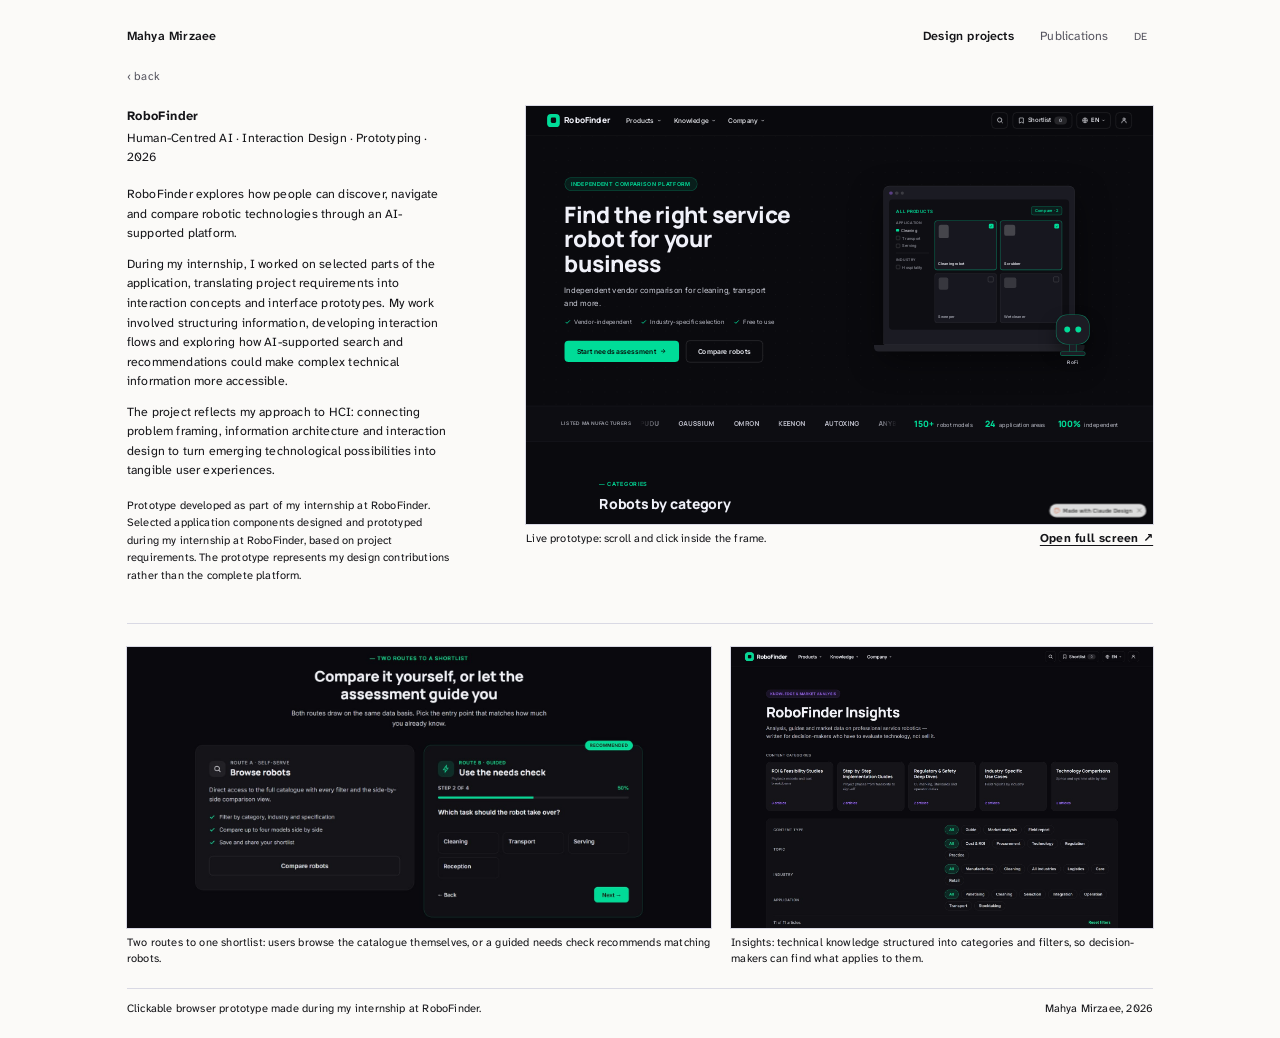
==== commit 09a31ea4: "Complete prototype (English), with wizard and Insights screenshots Co-Authored-By: Claude Opus 5.5 <" ====
--- a/index.html
+++ b/index.html
@@ -6,7 +6,7 @@
   <title>RoboFinder · Mahya Mirzaee</title>
   <meta name="description" content="RoboFinder: how people can discover, navigate and compare robotic technologies through an AI-supported platform. Interaction design and prototyping from my internship.">
   <meta name="theme-color" content="#fbfaf8">
-  <link rel="stylesheet" href="project.css?v=5">
+  <link rel="stylesheet" href="project.css?v=6">
 <style id="site-bar">
   /* same top bar as the portfolio (mahyamirzaee.github.io) */
   .site-bar { display: flex; flex-wrap: wrap; align-items: baseline; gap: 12px 24px; padding: 4px 0 26px; font-family: "Atkinson Hyperlegible Next", system-ui, sans-serif; }
@@ -68,12 +68,12 @@
 
   <section class="more" aria-label="Key screens">
     <figure>
-      <div class="frame zoomable" data-cap="Needs check: a guided path to matching robots"><img src="img/needs-check.jpg" alt="The needs check section: Which robot fits your business? On the right, step 2 of 4 asks which industry you are in, with Hospitality selected." loading="lazy"></div>
-      <figcaption>Needs check: a few guided questions lead to matching robot models instead of a long list.</figcaption>
+      <div class="frame zoomable" data-cap="Two routes to a shortlist: browse or use the guided needs check"><img src="img/wizard.jpg" alt="Two routes to a shortlist: on the left, browse robots in the catalogue; on the right, the guided needs check at step 2 of 4, asking which task the robot should take over." loading="lazy"></div>
+      <figcaption>Two routes to one shortlist: users browse the catalogue themselves, or a guided needs check recommends matching robots.</figcaption>
     </figure>
     <figure>
-      <div class="frame zoomable" data-cap="The problem, and two paths to a result"><img src="img/problem.jpg" alt="The problem section with four cards about why buying robots is hard, and below it the smart matching block with two paths: browse robots or use the needs check." loading="lazy"></div>
-      <figcaption>Problem framing and smart matching: two paths, browsing or a guided check, lead to one result.</figcaption>
+      <div class="frame zoomable" data-cap="RoboFinder Insights: the knowledge section"><img src="img/insights.jpg" alt="RoboFinder Insights: content categories such as ROI studies, implementation guides and regulatory deep dives, above filters for content type, topic, industry and application." loading="lazy"></div>
+      <figcaption>Insights: technical knowledge structured into categories and filters, so decision-makers can find what applies to them.</figcaption>
     </figure>
   </section>
   </main>
--- a/project.css
+++ b/project.css
@@ -205,5 +205,5 @@
 .frame.live iframe { position: absolute; top: 0; left: 0; width: 1440px; height: 960px; border: 0; transform-origin: 0 0; }
 .livecap { font-size: 13.5px; color: var(--ink); }
 /* two key screens side by side, at the same height: columns follow each picture's width-to-height ratio */
-.more { grid-template-columns: 3.306fr 1.896fr; align-items: start; }
+.more { grid-template-columns: 2.078fr 1.5fr; align-items: start; }
 @media (max-width: 700px) { .more { grid-template-columns: 1fr; } }
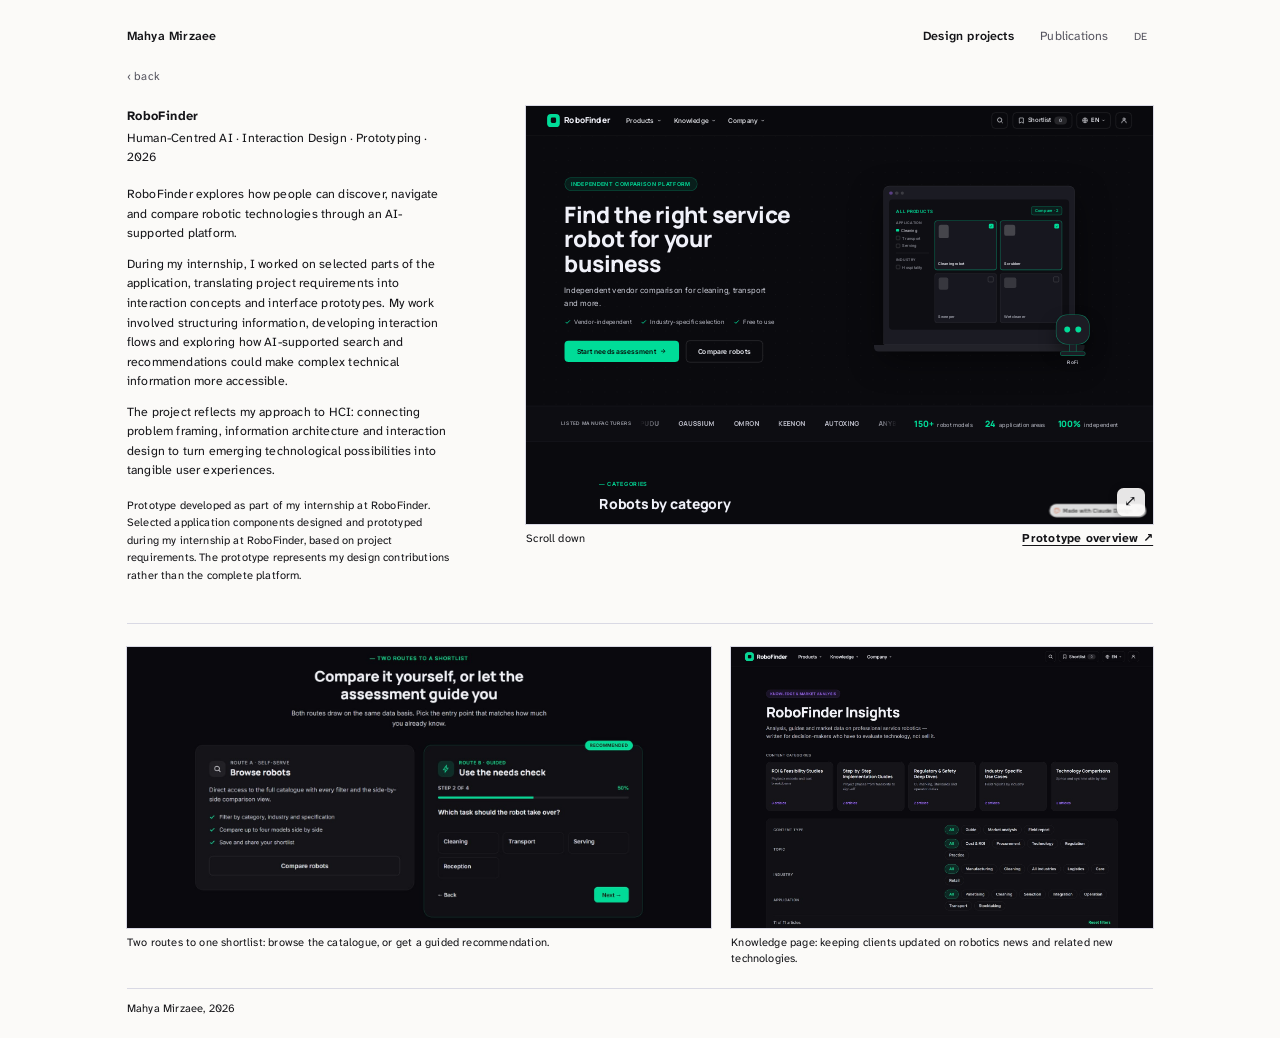
==== commit 6538cff5: "Shorter captions, name-only footer, full-screen pictures and prototype Co-Authored-By: Claude Opus 5" ====
--- a/index.html
+++ b/index.html
@@ -6,7 +6,7 @@
   <title>RoboFinder · Mahya Mirzaee</title>
   <meta name="description" content="RoboFinder: how people can discover, navigate and compare robotic technologies through an AI-supported platform. Interaction design and prototyping from my internship.">
   <meta name="theme-color" content="#fbfaf8">
-  <link rel="stylesheet" href="project.css?v=6">
+  <link rel="stylesheet" href="project.css?v=7">
 <style id="site-bar">
   /* same top bar as the portfolio (mahyamirzaee.github.io) */
   .site-bar { display: flex; flex-wrap: wrap; align-items: baseline; gap: 12px 24px; padding: 4px 0 26px; font-family: "Atkinson Hyperlegible Next", system-ui, sans-serif; }
@@ -59,8 +59,8 @@
           <iframe src="prototype.html" title="RoboFinder clickable prototype" loading="lazy" tabindex="0"></iframe>
         </div>
         <div class="slidebar">
-          <span class="livecap">Live prototype: scroll and click inside the frame.</span>
-          <a class="try" href="prototype.html" target="_blank" rel="noopener">Open full screen ↗</a>
+          <span class="livecap">Scroll down</span>
+          <a class="try" href="prototype.html" target="_blank" rel="noopener">Prototype overview ↗</a>
         </div>
       </figure>
     </div>
@@ -68,18 +68,17 @@
 
   <section class="more" aria-label="Key screens">
     <figure>
-      <div class="frame zoomable" data-cap="Two routes to a shortlist: browse or use the guided needs check"><img src="img/wizard.jpg" alt="Two routes to a shortlist: on the left, browse robots in the catalogue; on the right, the guided needs check at step 2 of 4, asking which task the robot should take over." loading="lazy"></div>
-      <figcaption>Two routes to one shortlist: users browse the catalogue themselves, or a guided needs check recommends matching robots.</figcaption>
+      <div class="frame zoomable" data-cap="Two routes to one shortlist: browse the catalogue, or get a guided recommendation."><img src="img/wizard.jpg" alt="Two routes to a shortlist: on the left, browse robots in the catalogue; on the right, the guided needs check at step 2 of 4, asking which task the robot should take over." loading="lazy"></div>
+      <figcaption>Two routes to one shortlist: browse the catalogue, or get a guided recommendation.</figcaption>
     </figure>
     <figure>
-      <div class="frame zoomable" data-cap="RoboFinder Insights: the knowledge section"><img src="img/insights.jpg" alt="RoboFinder Insights: content categories such as ROI studies, implementation guides and regulatory deep dives, above filters for content type, topic, industry and application." loading="lazy"></div>
-      <figcaption>Insights: technical knowledge structured into categories and filters, so decision-makers can find what applies to them.</figcaption>
+      <div class="frame zoomable" data-cap="Knowledge page: keeping clients updated on robotics news and related new technologies."><img src="img/insights.jpg" alt="RoboFinder Insights: content categories such as ROI studies, implementation guides and regulatory deep dives, above filters for content type, topic, industry and application." loading="lazy"></div>
+      <figcaption>Knowledge page: keeping clients updated on robotics news and related new technologies.</figcaption>
     </figure>
   </section>
   </main>
 
   <footer class="foot">
-    <span>Clickable browser prototype made during my internship at RoboFinder.</span>
     <span>Mahya Mirzaee, 2026</span>
   </footer>
 </div>
@@ -124,6 +123,8 @@
       opener = tile;
       lb.hidden = false;
       document.documentElement.style.overflow = "hidden";
+      // true full screen where the browser allows it; the overlay still works where it doesn't
+      if (lb.requestFullscreen) lb.requestFullscreen().catch(function () {});
       closeBtn.focus();
     }
     function close() {
@@ -131,8 +132,29 @@
       lb.hidden = true;
       inner.replaceChildren();
       document.documentElement.style.overflow = "";
+      if (document.fullscreenElement && document.exitFullscreen) document.exitFullscreen().catch(function () {});
       if (opener) opener.focus();
     }
+    // leaving full screen with the browser's own Esc also closes the picture
+    document.addEventListener("fullscreenchange", function () { if (!document.fullscreenElement) close(); });
+
+    // the live prototype: a button opens it full screen, still clickable
+    var live = document.getElementById("live");
+    var fsBtn = document.createElement("button");
+    fsBtn.type = "button";
+    fsBtn.className = "fs-btn";
+    fsBtn.setAttribute("aria-label", "Open the prototype full screen");
+    fsBtn.textContent = "⤢";
+    live.appendChild(fsBtn);
+    fsBtn.addEventListener("click", function () {
+      if (live.requestFullscreen) live.requestFullscreen().catch(function () { window.open("prototype.html", "_blank"); });
+      else window.open("prototype.html", "_blank");
+    });
+    document.addEventListener("fullscreenchange", function () {
+      var on = document.fullscreenElement === live;
+      live.classList.toggle("is-full", on);
+      window.dispatchEvent(new Event("resize"));
+    });
 
     document.querySelectorAll(".zoomable").forEach(function (tile) {
       tile.tabIndex = 0;
--- a/project.css
+++ b/project.css
@@ -207,3 +207,19 @@
 /* two key screens side by side, at the same height: columns follow each picture's width-to-height ratio */
 .more { grid-template-columns: 2.078fr 1.5fr; align-items: start; }
 @media (max-width: 700px) { .more { grid-template-columns: 1fr; } }
+
+/* ---------- Full screen (v7): pictures and the live prototype ---------- */
+.lightbox:fullscreen { padding: 24px; }
+.lightbox:fullscreen .lb-inner { max-width: 97vw; max-height: 90vh; }
+.lightbox:fullscreen .lb-inner img { max-height: 90vh; }
+.fs-btn {
+  position: absolute; right: 10px; bottom: 10px; z-index: 3;
+  width: 34px; height: 34px; border: 0; border-radius: 8px;
+  background: rgba(251, 250, 248, 0.92); color: var(--ink);
+  font-size: 18px; line-height: 1; cursor: pointer;
+  box-shadow: 0 2px 10px rgba(0, 0, 0, 0.25);
+}
+.fs-btn:hover { background: #fff; }
+.frame.live.is-full { aspect-ratio: auto; width: 100vw; height: 100vh; }
+.frame.live.is-full iframe { width: 100% !important; height: 100% !important; transform: none !important; }
+.frame.live.is-full .fs-btn { display: none; }
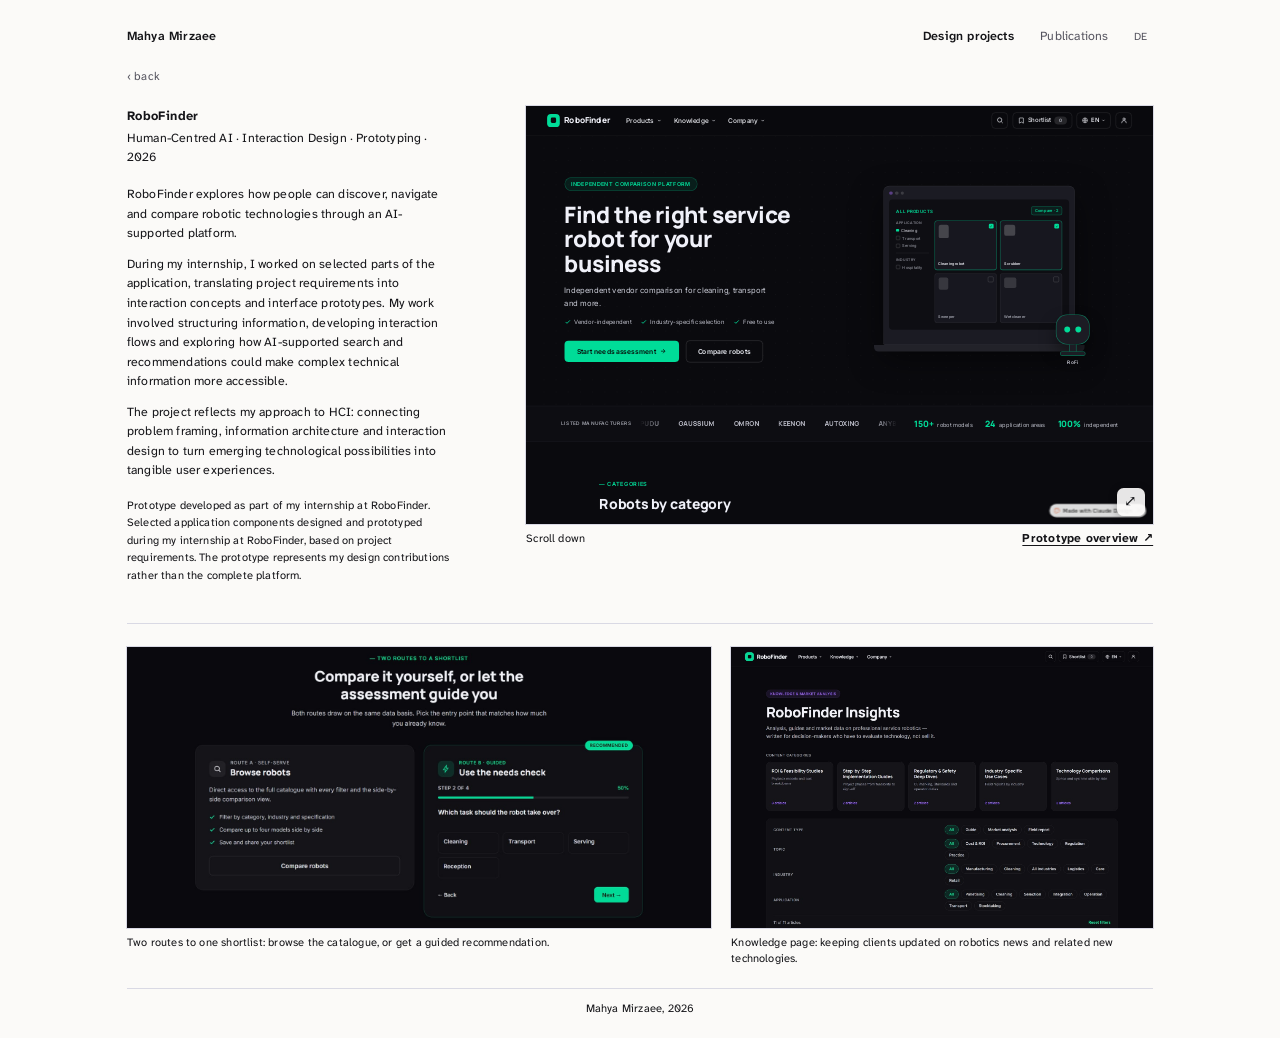
==== commit 53a135d8: "Footer name centred Co-Authored-By: Claude Opus 5.5 <noreply@anthropic.com>" ====
--- a/index.html
+++ b/index.html
@@ -6,7 +6,7 @@
   <title>RoboFinder · Mahya Mirzaee</title>
   <meta name="description" content="RoboFinder: how people can discover, navigate and compare robotic technologies through an AI-supported platform. Interaction design and prototyping from my internship.">
   <meta name="theme-color" content="#fbfaf8">
-  <link rel="stylesheet" href="project.css?v=7">
+  <link rel="stylesheet" href="project.css?v=8">
 <style id="site-bar">
   /* same top bar as the portfolio (mahyamirzaee.github.io) */
   .site-bar { display: flex; flex-wrap: wrap; align-items: baseline; gap: 12px 24px; padding: 4px 0 26px; font-family: "Atkinson Hyperlegible Next", system-ui, sans-serif; }
--- a/project.css
+++ b/project.css
@@ -223,3 +223,6 @@
 .frame.live.is-full { aspect-ratio: auto; width: 100vw; height: 100vh; }
 .frame.live.is-full iframe { width: 100% !important; height: 100% !important; transform: none !important; }
 .frame.live.is-full .fs-btn { display: none; }
+
+/* footer: only the name, centred (v8) */
+.foot { justify-content: center; text-align: center; }
